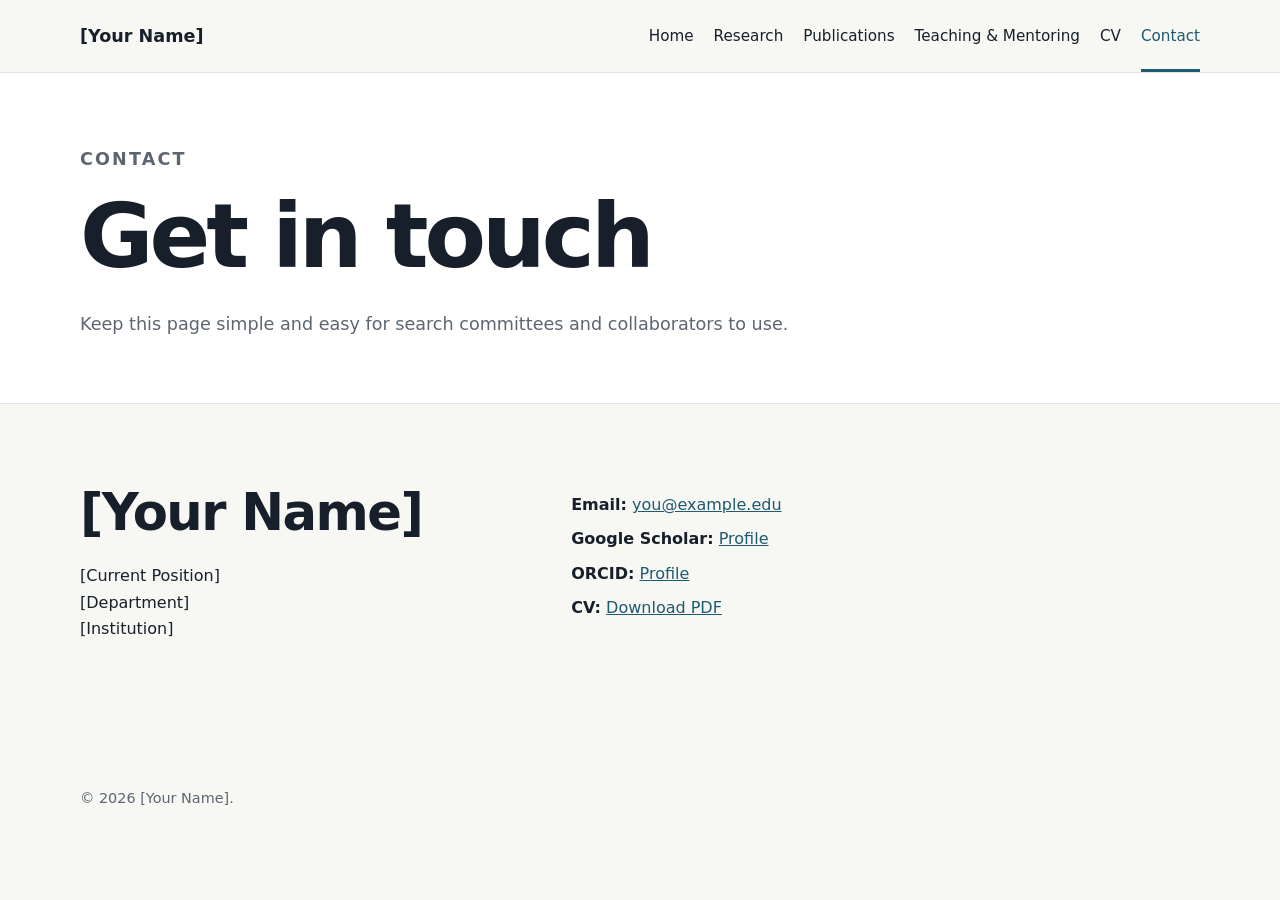
==== contact.html @ befa1cf4 "Add files via upload" ====
<!DOCTYPE html><html lang="en"><head><meta charset="UTF-8"><meta name="viewport" content="width=device-width, initial-scale=1.0"><title>[Your Name] | Contact</title><link rel="stylesheet" href="styles.css"></head><body><header class="site-header"><div class="container nav-wrap"><a class="brand" href="index.html">[Your Name]</a><nav>
<a href="index.html" class="">Home</a><a href="research.html" class="">Research</a><a href="publications.html" class="">Publications</a><a href="teaching.html" class="">Teaching & Mentoring</a><a href="assets/cv.pdf" target="_blank">CV</a><a href="contact.html" class="active">Contact</a>
</nav></div></header>
<main><section class="page-hero"><div class="container"><p class="eyebrow">Contact</p><h1>Get in touch</h1><p>Keep this page simple and easy for search committees and collaborators to use.</p></div></section>
<section class="section"><div class="container two-col"><div><h2>[Your Name]</h2><p>[Current Position]<br>[Department]<br>[Institution]</p></div><div class="contact-list"><p><strong>Email:</strong> <a href="mailto:you@example.edu">you@example.edu</a></p><p><strong>Google Scholar:</strong> <a href="[GOOGLE-SCHOLAR-URL]" target="_blank">Profile</a></p><p><strong>ORCID:</strong> <a href="[ORCID-URL]" target="_blank">Profile</a></p><p><strong>CV:</strong> <a href="assets/cv.pdf" target="_blank">Download PDF</a></p></div></div></section></main><footer><div class="container"><p>© <span id="year"></span> [Your Name].</p></div></footer><script>document.getElementById("year").textContent=new Date().getFullYear();</script></body></html>
---- styles.css ----
:root{--bg:#f7f7f4;--surface:#fff;--text:#17202a;--muted:#5d6670;--accent:#1f5a6e;--line:#dfe3e6;--max:1120px;--radius:18px;--shadow:0 14px 36px rgba(20,35,45,.08)}
*{box-sizing:border-box}html{scroll-behavior:smooth}body{margin:0;font-family:Inter,ui-sans-serif,system-ui,-apple-system,BlinkMacSystemFont,"Segoe UI",sans-serif;color:var(--text);background:var(--bg);line-height:1.65}img{width:100%;display:block}a{color:var(--accent)}.container{width:min(var(--max),calc(100% - 40px));margin:auto}
.site-header{position:sticky;top:0;z-index:20;background:rgba(247,247,244,.96);backdrop-filter:blur(10px);border-bottom:1px solid var(--line)}.nav-wrap{min-height:72px;display:flex;justify-content:space-between;align-items:center;gap:24px}.brand{font-weight:800;text-decoration:none;color:var(--text);font-size:1.1rem}nav{display:flex;flex-wrap:wrap;gap:20px}nav a{text-decoration:none;color:var(--text);font-size:.95rem;padding:24px 0 20px;border-bottom:3px solid transparent}nav a:hover,nav a.active{color:var(--accent);border-bottom-color:var(--accent)}
.hero{padding:86px 0 74px}.hero-grid{display:grid;grid-template-columns:1.3fr .7fr;gap:64px;align-items:center}.eyebrow{margin:0 0 12px;text-transform:uppercase;letter-spacing:.12em;font-size:.77rem;font-weight:800;color:var(--accent)}h1,h2,h3{line-height:1.12;margin-top:0}h1{font-size:clamp(3rem,7vw,5.7rem);margin-bottom:24px;letter-spacing:-.045em}h2{font-size:clamp(2rem,4vw,3.25rem);margin-bottom:22px;letter-spacing:-.03em}h3{font-size:1.3rem}.lead{font-size:clamp(1.25rem,2.4vw,1.7rem);max-width:760px;line-height:1.45}.hero-copy,.section-intro{color:var(--muted);max-width:760px}.hero-image-card{overflow:hidden;border-radius:var(--radius);box-shadow:var(--shadow);background:var(--surface);aspect-ratio:4/5}.hero-image-card img{height:100%;object-fit:cover}
.section{padding:80px 0}.section.alt{background:var(--surface);border-top:1px solid var(--line);border-bottom:1px solid var(--line)}.page-hero{padding:72px 0 46px;border-bottom:1px solid var(--line);background:var(--surface)}.page-hero p{max-width:820px;color:var(--muted);font-size:1.1rem}
.button-row{display:flex;flex-wrap:wrap;gap:12px;margin-top:30px}.button{display:inline-block;padding:12px 18px;border-radius:999px;text-decoration:none;font-weight:700;border:1px solid var(--accent)}.button.primary{background:var(--accent);color:white}.button.secondary{background:transparent;color:var(--accent)}
.overview-image{border-radius:var(--radius);overflow:hidden;background:var(--surface);box-shadow:var(--shadow);margin-top:36px}.card-grid{margin-top:44px;display:grid;grid-template-columns:repeat(3,1fr);gap:22px}.research-card{overflow:hidden;border-radius:var(--radius);background:var(--surface);box-shadow:var(--shadow)}.card-body{padding:24px}.card-body p{margin-bottom:0;color:var(--muted)}.placeholder-box{aspect-ratio:16/10;border:1px dashed #aeb6bc;border-radius:14px;display:flex;align-items:center;justify-content:center;text-align:center;color:#7a838a;background:#eef0ef;padding:20px}
.publication-list{border-top:1px solid var(--line);margin-top:34px}.publication{display:grid;grid-template-columns:90px 1fr;gap:24px;padding:25px 0;border-bottom:1px solid var(--line)}.pub-year{font-weight:800;color:var(--accent);margin:0}.publication h3{margin-bottom:8px}.publication p{margin:4px 0}.two-col{display:grid;grid-template-columns:.8fr 1.2fr;gap:72px}.contact-list p{margin:8px 0}.callout{padding:26px;border-radius:var(--radius);background:#edf3f5;border:1px solid #d4e2e7}footer{padding:34px 0;color:var(--muted);font-size:.9rem}
@media(max-width:820px){.nav-wrap{align-items:flex-start;padding:18px 0;flex-direction:column}nav a{padding:0 0 7px}.hero-grid,.two-col,.card-grid{grid-template-columns:1fr}.publication{grid-template-columns:1fr;gap:4px}}
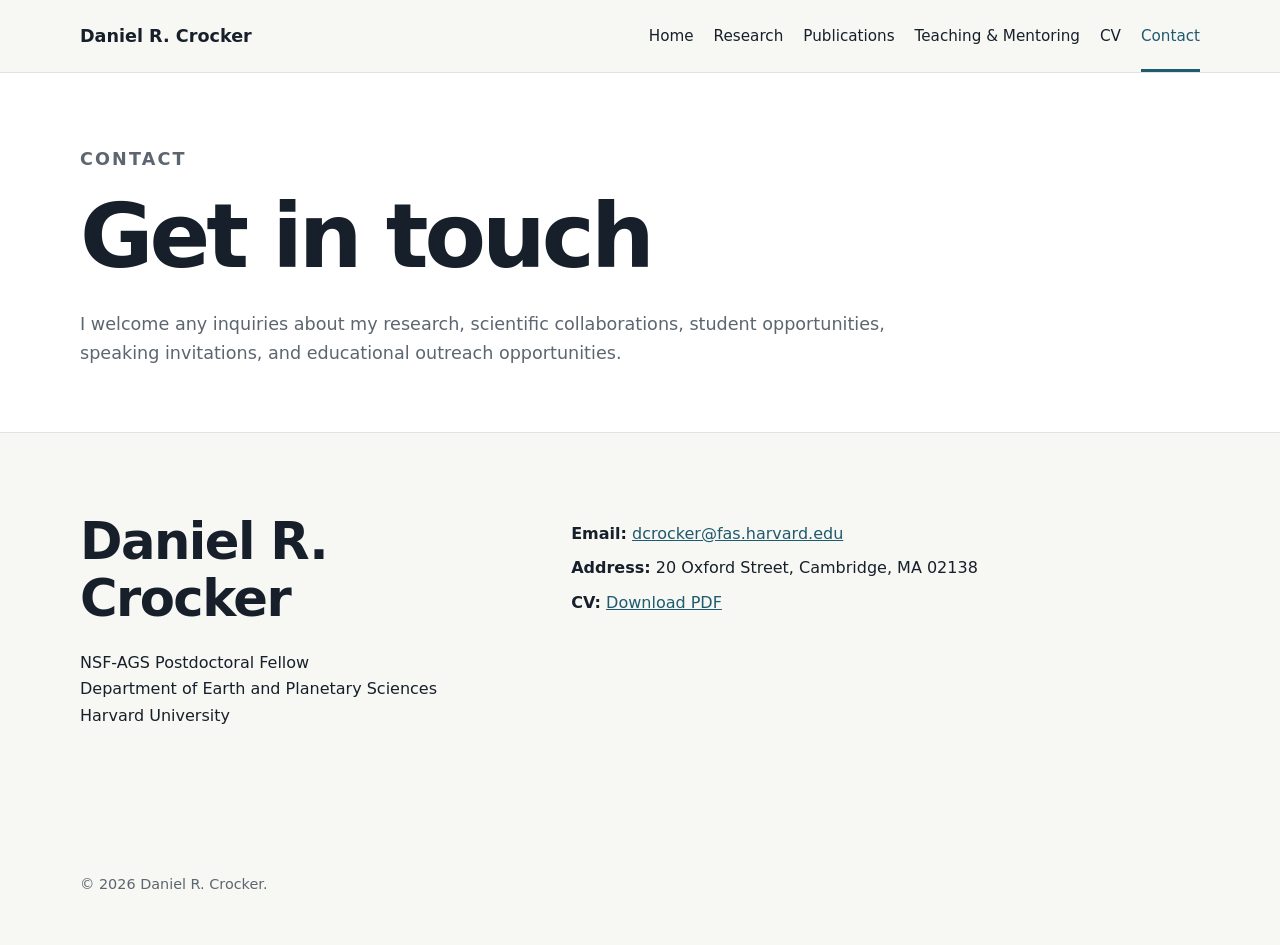
==== commit 8a277156: "Add CV PDF, populate contact page, remove last name placeholders Adds assets/cv.pdf so the CV links " ====
--- a/contact.html
+++ b/contact.html
@@ -1,5 +1,5 @@
-<!DOCTYPE html><html lang="en"><head><meta charset="UTF-8"><meta name="viewport" content="width=device-width, initial-scale=1.0"><title>[Your Name] | Contact</title><link rel="stylesheet" href="styles.css"></head><body><header class="site-header"><div class="container nav-wrap"><a class="brand" href="index.html">[Your Name]</a><nav>
+<!DOCTYPE html><html lang="en"><head><meta charset="UTF-8"><meta name="viewport" content="width=device-width, initial-scale=1.0"><title>Daniel R. Crocker | Contact</title><link rel="stylesheet" href="styles.css"></head><body><header class="site-header"><div class="container nav-wrap"><a class="brand" href="index.html">Daniel R. Crocker</a><nav>
 <a href="index.html" class="">Home</a><a href="research.html" class="">Research</a><a href="publications.html" class="">Publications</a><a href="teaching.html" class="">Teaching & Mentoring</a><a href="assets/cv.pdf" target="_blank">CV</a><a href="contact.html" class="active">Contact</a>
 </nav></div></header>
-<main><section class="page-hero"><div class="container"><p class="eyebrow">Contact</p><h1>Get in touch</h1><p>Keep this page simple and easy for search committees and collaborators to use.</p></div></section>
-<section class="section"><div class="container two-col"><div><h2>[Your Name]</h2><p>[Current Position]<br>[Department]<br>[Institution]</p></div><div class="contact-list"><p><strong>Email:</strong> <a href="mailto:you@example.edu">you@example.edu</a></p><p><strong>Google Scholar:</strong> <a href="[GOOGLE-SCHOLAR-URL]" target="_blank">Profile</a></p><p><strong>ORCID:</strong> <a href="[ORCID-URL]" target="_blank">Profile</a></p><p><strong>CV:</strong> <a href="assets/cv.pdf" target="_blank">Download PDF</a></p></div></div></section></main><footer><div class="container"><p>© <span id="year"></span> [Your Name].</p></div></footer><script>document.getElementById("year").textContent=new Date().getFullYear();</script></body></html>+<main><section class="page-hero"><div class="container"><p class="eyebrow">Contact</p><h1>Get in touch</h1><p>I welcome any inquiries about my research, scientific collaborations, student opportunities, speaking invitations, and educational outreach opportunities.</p></div></section>
+<section class="section"><div class="container two-col"><div><h2>Daniel R. Crocker</h2><p>NSF-AGS Postdoctoral Fellow<br>Department of Earth and Planetary Sciences<br>Harvard University</p></div><div class="contact-list"><p><strong>Email:</strong> <a href="mailto:dcrocker@fas.harvard.edu">dcrocker@fas.harvard.edu</a></p><p><strong>Address:</strong> 20 Oxford Street, Cambridge, MA 02138</p><p><strong>CV:</strong> <a href="assets/cv.pdf" target="_blank">Download PDF</a></p></div></div></section></main><footer><div class="container"><p>© <span id="year"></span> Daniel R. Crocker.</p></div></footer><script>document.getElementById("year").textContent=new Date().getFullYear();</script></body></html>
--- a/styles.css
+++ b/styles.css
@@ -8,3 +8,56 @@
 .overview-image{border-radius:var(--radius);overflow:hidden;background:var(--surface);box-shadow:var(--shadow);margin-top:36px}.card-grid{margin-top:44px;display:grid;grid-template-columns:repeat(3,1fr);gap:22px}.research-card{overflow:hidden;border-radius:var(--radius);background:var(--surface);box-shadow:var(--shadow)}.card-body{padding:24px}.card-body p{margin-bottom:0;color:var(--muted)}.placeholder-box{aspect-ratio:16/10;border:1px dashed #aeb6bc;border-radius:14px;display:flex;align-items:center;justify-content:center;text-align:center;color:#7a838a;background:#eef0ef;padding:20px}
 .publication-list{border-top:1px solid var(--line);margin-top:34px}.publication{display:grid;grid-template-columns:90px 1fr;gap:24px;padding:25px 0;border-bottom:1px solid var(--line)}.pub-year{font-weight:800;color:var(--accent);margin:0}.publication h3{margin-bottom:8px}.publication p{margin:4px 0}.two-col{display:grid;grid-template-columns:.8fr 1.2fr;gap:72px}.contact-list p{margin:8px 0}.callout{padding:26px;border-radius:var(--radius);background:#edf3f5;border:1px solid #d4e2e7}footer{padding:34px 0;color:var(--muted);font-size:.9rem}
 @media(max-width:820px){.nav-wrap{align-items:flex-start;padding:18px 0;flex-direction:column}nav a{padding:0 0 7px}.hero-grid,.two-col,.card-grid{grid-template-columns:1fr}.publication{grid-template-columns:1fr;gap:4px}}
+
+#carbon-cycling,
+#aerosols {
+  grid-column: 1 / -1;
+  width: 100%;
+  margin-bottom: 4rem;
+}
+
+#meteorites h2,
+#carbon-cycling h2,
+#aerosols h2 {
+  font-size: clamp(1.35rem, 2.2vw, 1.75rem);
+}
+
+.pub-group-title {
+  font-size: clamp(1.35rem, 2.2vw, 1.75rem);
+  margin: 56px 0 0;
+}
+.pub-group-title:first-child {
+  margin-top: 0;
+}
+.publication-list + .button-row {
+  margin-top: 40px;
+}
+
+.outreach-grid { align-items: start; }
+.video-card { overflow: hidden; border-radius: var(--radius); background: #000; box-shadow: var(--shadow); }
+.video-card video { display: block; width: 100%; height: auto; }
+
+#carbon-cycling .research-figure {
+  margin: 1.5rem 0 0;
+}
+
+#meteorites .research-figure {
+  margin: 1.5rem 0 0;
+}
+#meteorites .research-figure img {
+  width: 150px;
+  max-width: 100%;
+}
+
+@media (min-width: 821px) {
+  #aerosols.two-col,
+  #carbon-cycling.two-col,
+  #meteorites.two-col {
+    grid-template-columns: 1fr 1fr;
+    gap: 56px;
+  }
+}
+
+h1.page-title-sm {
+  font-size: clamp(1.8rem, 4.2vw, 3.4rem);
+}
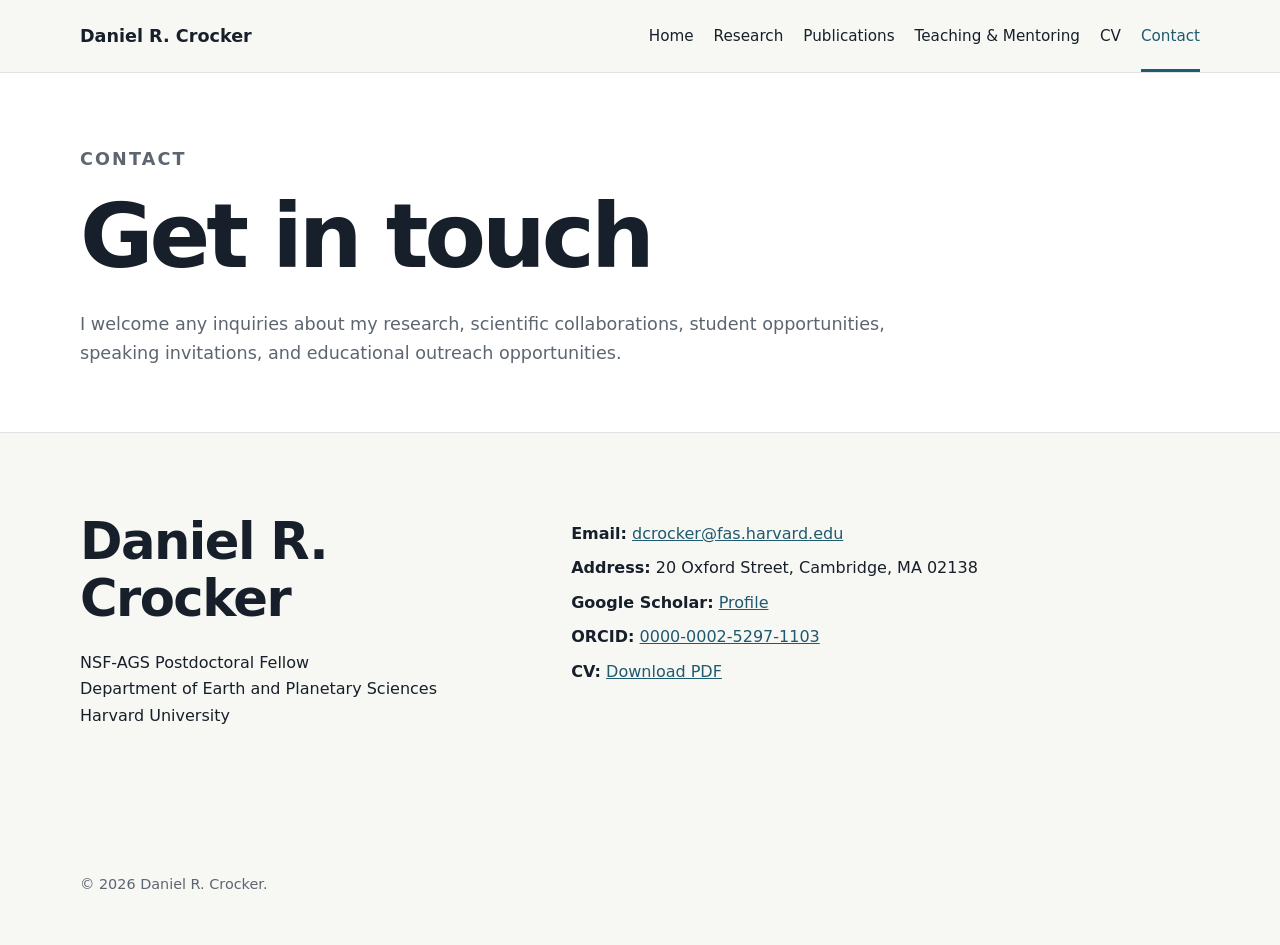
==== commit e72c8f5e: "Add Google Scholar and ORCID links Co-Authored-By: Claude Opus 5.5 <noreply@anthropic.com> Claude-Se" ====
--- a/contact.html
+++ b/contact.html
@@ -2,4 +2,4 @@
 <a href="index.html" class="">Home</a><a href="research.html" class="">Research</a><a href="publications.html" class="">Publications</a><a href="teaching.html" class="">Teaching & Mentoring</a><a href="assets/cv.pdf" target="_blank">CV</a><a href="contact.html" class="active">Contact</a>
 </nav></div></header>
 <main><section class="page-hero"><div class="container"><p class="eyebrow">Contact</p><h1>Get in touch</h1><p>I welcome any inquiries about my research, scientific collaborations, student opportunities, speaking invitations, and educational outreach opportunities.</p></div></section>
-<section class="section"><div class="container two-col"><div><h2>Daniel R. Crocker</h2><p>NSF-AGS Postdoctoral Fellow<br>Department of Earth and Planetary Sciences<br>Harvard University</p></div><div class="contact-list"><p><strong>Email:</strong> <a href="mailto:dcrocker@fas.harvard.edu">dcrocker@fas.harvard.edu</a></p><p><strong>Address:</strong> 20 Oxford Street, Cambridge, MA 02138</p><p><strong>CV:</strong> <a href="assets/cv.pdf" target="_blank">Download PDF</a></p></div></div></section></main><footer><div class="container"><p>© <span id="year"></span> Daniel R. Crocker.</p></div></footer><script>document.getElementById("year").textContent=new Date().getFullYear();</script></body></html>
+<section class="section"><div class="container two-col"><div><h2>Daniel R. Crocker</h2><p>NSF-AGS Postdoctoral Fellow<br>Department of Earth and Planetary Sciences<br>Harvard University</p></div><div class="contact-list"><p><strong>Email:</strong> <a href="mailto:dcrocker@fas.harvard.edu">dcrocker@fas.harvard.edu</a></p><p><strong>Address:</strong> 20 Oxford Street, Cambridge, MA 02138</p><p><strong>Google Scholar:</strong> <a href="https://scholar.google.com/citations?user=5tyEE5cAAAAJ&amp;hl=en" target="_blank" rel="noopener">Profile</a></p><p><strong>ORCID:</strong> <a href="https://orcid.org/0000-0002-5297-1103" target="_blank" rel="noopener">0000-0002-5297-1103</a></p><p><strong>CV:</strong> <a href="assets/cv.pdf" target="_blank">Download PDF</a></p></div></div></section></main><footer><div class="container"><p>© <span id="year"></span> Daniel R. Crocker.</p></div></footer><script>document.getElementById("year").textContent=new Date().getFullYear();</script></body></html>
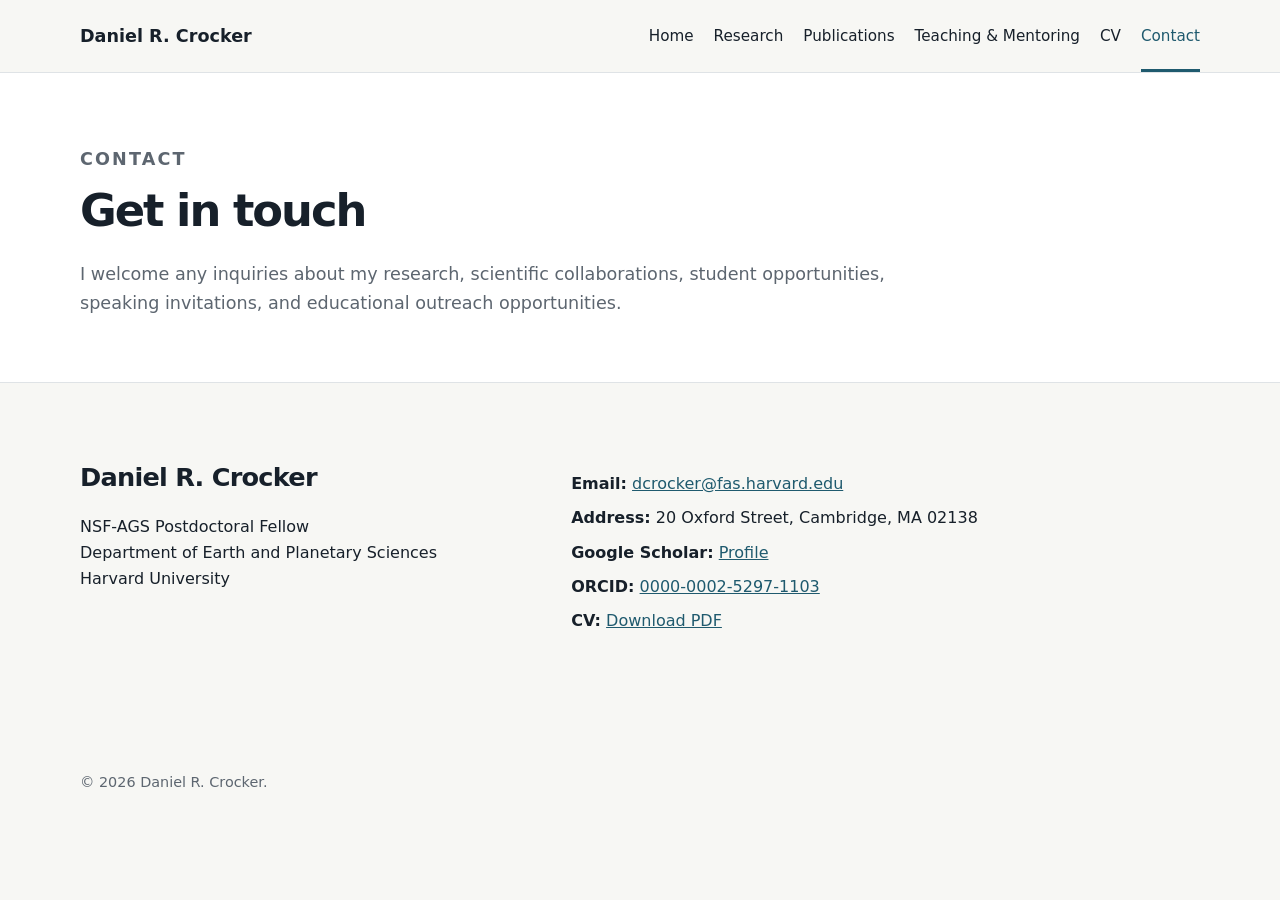
==== commit 2f8880a6: "Halve the Research and Contact page titles Co-Authored-By: Claude Opus 5.5 <noreply@anthropic.com> C" ====
--- a/contact.html
+++ b/contact.html
@@ -1,5 +1,5 @@
 <!DOCTYPE html><html lang="en"><head><meta charset="UTF-8"><meta name="viewport" content="width=device-width, initial-scale=1.0"><title>Daniel R. Crocker | Contact</title><link rel="stylesheet" href="styles.css"></head><body><header class="site-header"><div class="container nav-wrap"><a class="brand" href="index.html">Daniel R. Crocker</a><nav>
 <a href="index.html" class="">Home</a><a href="research.html" class="">Research</a><a href="publications.html" class="">Publications</a><a href="teaching.html" class="">Teaching & Mentoring</a><a href="assets/cv.pdf" target="_blank">CV</a><a href="contact.html" class="active">Contact</a>
 </nav></div></header>
-<main><section class="page-hero"><div class="container"><p class="eyebrow">Contact</p><h1>Get in touch</h1><p>I welcome any inquiries about my research, scientific collaborations, student opportunities, speaking invitations, and educational outreach opportunities.</p></div></section>
-<section class="section"><div class="container two-col"><div><h2>Daniel R. Crocker</h2><p>NSF-AGS Postdoctoral Fellow<br>Department of Earth and Planetary Sciences<br>Harvard University</p></div><div class="contact-list"><p><strong>Email:</strong> <a href="mailto:dcrocker@fas.harvard.edu">dcrocker@fas.harvard.edu</a></p><p><strong>Address:</strong> 20 Oxford Street, Cambridge, MA 02138</p><p><strong>Google Scholar:</strong> <a href="https://scholar.google.com/citations?user=5tyEE5cAAAAJ&amp;hl=en" target="_blank" rel="noopener">Profile</a></p><p><strong>ORCID:</strong> <a href="https://orcid.org/0000-0002-5297-1103" target="_blank" rel="noopener">0000-0002-5297-1103</a></p><p><strong>CV:</strong> <a href="assets/cv.pdf" target="_blank">Download PDF</a></p></div></div></section></main><footer><div class="container"><p>© <span id="year"></span> Daniel R. Crocker.</p></div></footer><script>document.getElementById("year").textContent=new Date().getFullYear();</script></body></html>
+<main><section class="page-hero"><div class="container"><p class="eyebrow">Contact</p><h1 class="page-title-half">Get in touch</h1><p>I welcome any inquiries about my research, scientific collaborations, student opportunities, speaking invitations, and educational outreach opportunities.</p></div></section>
+<section class="section"><div class="container two-col"><div><h2 class="contact-name">Daniel R. Crocker</h2><p>NSF-AGS Postdoctoral Fellow<br>Department of Earth and Planetary Sciences<br>Harvard University</p></div><div class="contact-list"><p><strong>Email:</strong> <a href="mailto:dcrocker@fas.harvard.edu">dcrocker@fas.harvard.edu</a></p><p><strong>Address:</strong> 20 Oxford Street, Cambridge, MA 02138</p><p><strong>Google Scholar:</strong> <a href="https://scholar.google.com/citations?user=5tyEE5cAAAAJ&amp;hl=en" target="_blank" rel="noopener">Profile</a></p><p><strong>ORCID:</strong> <a href="https://orcid.org/0000-0002-5297-1103" target="_blank" rel="noopener">0000-0002-5297-1103</a></p><p><strong>CV:</strong> <a href="assets/cv.pdf" target="_blank">Download PDF</a></p></div></div></section></main><footer><div class="container"><p>© <span id="year"></span> Daniel R. Crocker.</p></div></footer><script>document.getElementById("year").textContent=new Date().getFullYear();</script></body></html>
--- a/styles.css
+++ b/styles.css
@@ -61,3 +61,49 @@
 h1.page-title-sm {
   font-size: clamp(1.8rem, 4.2vw, 3.4rem);
 }
+
+h1.hero-name {
+  font-size: clamp(1.75rem, 3.5vw, 2.85rem);
+}
+
+.card-figure {
+  margin: 0;
+}
+.card-figure img {
+  aspect-ratio: 16/10;
+  object-fit: cover;
+}
+.card-figure figcaption {
+  padding: 8px 24px 0;
+  font-size: .8rem;
+  color: var(--muted);
+}
+
+h1.page-title-half {
+  font-size: clamp(1.75rem, 3.5vw, 2.85rem);
+}
+
+a.research-card {
+  display: block;
+  color: inherit;
+  text-decoration: none;
+  transition: transform .15s ease, box-shadow .15s ease;
+}
+a.research-card:hover,
+a.research-card:focus-visible {
+  transform: translateY(-4px);
+  box-shadow: 0 18px 40px rgba(20,35,45,.14);
+}
+a.research-card:hover h3 {
+  color: var(--accent);
+}
+#aerosols, #carbon-cycling, #meteorites {
+  scroll-margin-top: 90px;
+}
+
+h1.page-title-quarter {
+  font-size: clamp(1.25rem, 1.8vw, 1.45rem);
+}
+h2.contact-name {
+  font-size: clamp(1.25rem, 2vw, 1.6rem);
+}
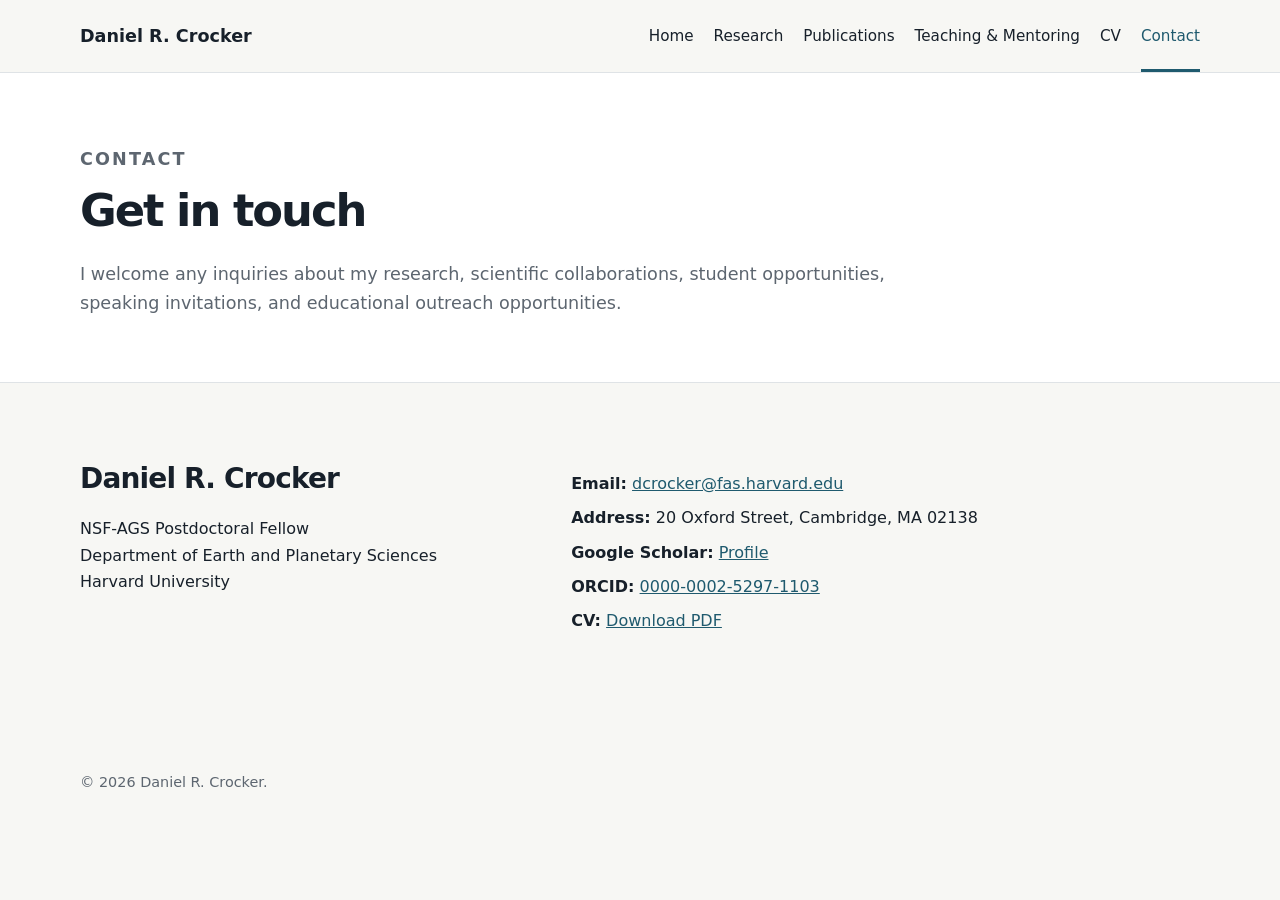
==== commit a3a39b9c: "Unify heading sizes, tighten Research page spacing, update labels - Set one heading scale site-wide:" ====
--- a/contact.html
+++ b/contact.html
@@ -1,5 +1,5 @@
 <!DOCTYPE html><html lang="en"><head><meta charset="UTF-8"><meta name="viewport" content="width=device-width, initial-scale=1.0"><title>Daniel R. Crocker | Contact</title><link rel="stylesheet" href="styles.css"></head><body><header class="site-header"><div class="container nav-wrap"><a class="brand" href="index.html">Daniel R. Crocker</a><nav>
 <a href="index.html" class="">Home</a><a href="research.html" class="">Research</a><a href="publications.html" class="">Publications</a><a href="teaching.html" class="">Teaching & Mentoring</a><a href="assets/cv.pdf" target="_blank">CV</a><a href="contact.html" class="active">Contact</a>
 </nav></div></header>
-<main><section class="page-hero"><div class="container"><p class="eyebrow">Contact</p><h1 class="page-title-half">Get in touch</h1><p>I welcome any inquiries about my research, scientific collaborations, student opportunities, speaking invitations, and educational outreach opportunities.</p></div></section>
-<section class="section"><div class="container two-col"><div><h2 class="contact-name">Daniel R. Crocker</h2><p>NSF-AGS Postdoctoral Fellow<br>Department of Earth and Planetary Sciences<br>Harvard University</p></div><div class="contact-list"><p><strong>Email:</strong> <a href="mailto:dcrocker@fas.harvard.edu">dcrocker@fas.harvard.edu</a></p><p><strong>Address:</strong> 20 Oxford Street, Cambridge, MA 02138</p><p><strong>Google Scholar:</strong> <a href="https://scholar.google.com/citations?user=5tyEE5cAAAAJ&amp;hl=en" target="_blank" rel="noopener">Profile</a></p><p><strong>ORCID:</strong> <a href="https://orcid.org/0000-0002-5297-1103" target="_blank" rel="noopener">0000-0002-5297-1103</a></p><p><strong>CV:</strong> <a href="assets/cv.pdf" target="_blank">Download PDF</a></p></div></div></section></main><footer><div class="container"><p>© <span id="year"></span> Daniel R. Crocker.</p></div></footer><script>document.getElementById("year").textContent=new Date().getFullYear();</script></body></html>
+<main><section class="page-hero"><div class="container"><p class="eyebrow">Contact</p><h1>Get in touch</h1><p>I welcome any inquiries about my research, scientific collaborations, student opportunities, speaking invitations, and educational outreach opportunities.</p></div></section>
+<section class="section"><div class="container two-col"><div><h2>Daniel R. Crocker</h2><p>NSF-AGS Postdoctoral Fellow<br>Department of Earth and Planetary Sciences<br>Harvard University</p></div><div class="contact-list"><p><strong>Email:</strong> <a href="mailto:dcrocker@fas.harvard.edu">dcrocker@fas.harvard.edu</a></p><p><strong>Address:</strong> 20 Oxford Street, Cambridge, MA 02138</p><p><strong>Google Scholar:</strong> <a href="https://scholar.google.com/citations?user=5tyEE5cAAAAJ&amp;hl=en" target="_blank" rel="noopener">Profile</a></p><p><strong>ORCID:</strong> <a href="https://orcid.org/0000-0002-5297-1103" target="_blank" rel="noopener">0000-0002-5297-1103</a></p><p><strong>CV:</strong> <a href="assets/cv.pdf" target="_blank">Download PDF</a></p></div></div></section></main><footer><div class="container"><p>© <span id="year"></span> Daniel R. Crocker.</p></div></footer><script>document.getElementById("year").textContent=new Date().getFullYear();</script></body></html>
--- a/styles.css
+++ b/styles.css
@@ -2,28 +2,14 @@
 :root{--bg:#f7f7f4;--surface:#fff;--text:#17202a;--muted:#5d6670;--accent:#1f5a6e;--line:#dfe3e6;--max:1120px;--radius:18px;--shadow:0 14px 36px rgba(20,35,45,.08)}
 *{box-sizing:border-box}html{scroll-behavior:smooth}body{margin:0;font-family:Inter,ui-sans-serif,system-ui,-apple-system,BlinkMacSystemFont,"Segoe UI",sans-serif;color:var(--text);background:var(--bg);line-height:1.65}img{width:100%;display:block}a{color:var(--accent)}.container{width:min(var(--max),calc(100% - 40px));margin:auto}
 .site-header{position:sticky;top:0;z-index:20;background:rgba(247,247,244,.96);backdrop-filter:blur(10px);border-bottom:1px solid var(--line)}.nav-wrap{min-height:72px;display:flex;justify-content:space-between;align-items:center;gap:24px}.brand{font-weight:800;text-decoration:none;color:var(--text);font-size:1.1rem}nav{display:flex;flex-wrap:wrap;gap:20px}nav a{text-decoration:none;color:var(--text);font-size:.95rem;padding:24px 0 20px;border-bottom:3px solid transparent}nav a:hover,nav a.active{color:var(--accent);border-bottom-color:var(--accent)}
-.hero{padding:86px 0 74px}.hero-grid{display:grid;grid-template-columns:1.3fr .7fr;gap:64px;align-items:center}.eyebrow{margin:0 0 12px;text-transform:uppercase;letter-spacing:.12em;font-size:.77rem;font-weight:800;color:var(--accent)}h1,h2,h3{line-height:1.12;margin-top:0}h1{font-size:clamp(3rem,7vw,5.7rem);margin-bottom:24px;letter-spacing:-.045em}h2{font-size:clamp(2rem,4vw,3.25rem);margin-bottom:22px;letter-spacing:-.03em}h3{font-size:1.3rem}.lead{font-size:clamp(1.25rem,2.4vw,1.7rem);max-width:760px;line-height:1.45}.hero-copy,.section-intro{color:var(--muted);max-width:760px}.hero-image-card{overflow:hidden;border-radius:var(--radius);box-shadow:var(--shadow);background:var(--surface);aspect-ratio:4/5}.hero-image-card img{height:100%;object-fit:cover}
+.hero{padding:86px 0 74px}.hero-grid{display:grid;grid-template-columns:1.3fr .7fr;gap:64px;align-items:center}.eyebrow{margin:0 0 12px;text-transform:uppercase;letter-spacing:.12em;font-size:.77rem;font-weight:800;color:var(--accent)}h1,h2,h3{line-height:1.12;margin-top:0}h1{font-size:clamp(1.75rem,3.5vw,2.85rem);margin-bottom:24px;letter-spacing:-.045em}h2{font-size:clamp(1.35rem,2.2vw,1.75rem);margin-bottom:22px;letter-spacing:-.03em}h3{font-size:1.3rem}.lead{font-size:clamp(1.25rem,2.4vw,1.7rem);max-width:760px;line-height:1.45}.hero-copy,.section-intro{color:var(--muted);max-width:760px}.hero-image-card{overflow:hidden;border-radius:var(--radius);box-shadow:var(--shadow);background:var(--surface);aspect-ratio:4/5}.hero-image-card img{height:100%;object-fit:cover}
 .section{padding:80px 0}.section.alt{background:var(--surface);border-top:1px solid var(--line);border-bottom:1px solid var(--line)}.page-hero{padding:72px 0 46px;border-bottom:1px solid var(--line);background:var(--surface)}.page-hero p{max-width:820px;color:var(--muted);font-size:1.1rem}
 .button-row{display:flex;flex-wrap:wrap;gap:12px;margin-top:30px}.button{display:inline-block;padding:12px 18px;border-radius:999px;text-decoration:none;font-weight:700;border:1px solid var(--accent)}.button.primary{background:var(--accent);color:white}.button.secondary{background:transparent;color:var(--accent)}
 .overview-image{border-radius:var(--radius);overflow:hidden;background:var(--surface);box-shadow:var(--shadow);margin-top:36px}.card-grid{margin-top:44px;display:grid;grid-template-columns:repeat(3,1fr);gap:22px}.research-card{overflow:hidden;border-radius:var(--radius);background:var(--surface);box-shadow:var(--shadow)}.card-body{padding:24px}.card-body p{margin-bottom:0;color:var(--muted)}.placeholder-box{aspect-ratio:16/10;border:1px dashed #aeb6bc;border-radius:14px;display:flex;align-items:center;justify-content:center;text-align:center;color:#7a838a;background:#eef0ef;padding:20px}
 .publication-list{border-top:1px solid var(--line);margin-top:34px}.publication{display:grid;grid-template-columns:90px 1fr;gap:24px;padding:25px 0;border-bottom:1px solid var(--line)}.pub-year{font-weight:800;color:var(--accent);margin:0}.publication h3{margin-bottom:8px}.publication p{margin:4px 0}.two-col{display:grid;grid-template-columns:.8fr 1.2fr;gap:72px}.contact-list p{margin:8px 0}.callout{padding:26px;border-radius:var(--radius);background:#edf3f5;border:1px solid #d4e2e7}footer{padding:34px 0;color:var(--muted);font-size:.9rem}
 @media(max-width:820px){.nav-wrap{align-items:flex-start;padding:18px 0;flex-direction:column}nav a{padding:0 0 7px}.hero-grid,.two-col,.card-grid{grid-template-columns:1fr}.publication{grid-template-columns:1fr;gap:4px}}
 
-#carbon-cycling,
-#aerosols {
-  grid-column: 1 / -1;
-  width: 100%;
-  margin-bottom: 4rem;
-}
-
-#meteorites h2,
-#carbon-cycling h2,
-#aerosols h2 {
-  font-size: clamp(1.35rem, 2.2vw, 1.75rem);
-}
-
 .pub-group-title {
-  font-size: clamp(1.35rem, 2.2vw, 1.75rem);
   margin: 56px 0 0;
 }
 .pub-group-title:first-child {
@@ -45,7 +31,7 @@
   margin: 1.5rem 0 0;
 }
 #meteorites .research-figure img {
-  width: 150px;
+  width: 300px;
   max-width: 100%;
 }
 
@@ -56,14 +42,6 @@
     grid-template-columns: 1fr 1fr;
     gap: 56px;
   }
-}
-
-h1.page-title-sm {
-  font-size: clamp(1.8rem, 4.2vw, 3.4rem);
-}
-
-h1.hero-name {
-  font-size: clamp(1.75rem, 3.5vw, 2.85rem);
 }
 
 .card-figure {
@@ -77,10 +55,6 @@
   padding: 8px 24px 0;
   font-size: .8rem;
   color: var(--muted);
-}
-
-h1.page-title-half {
-  font-size: clamp(1.75rem, 3.5vw, 2.85rem);
 }
 
 a.research-card {
@@ -101,9 +75,10 @@
   scroll-margin-top: 90px;
 }
 
-h1.page-title-quarter {
-  font-size: clamp(1.25rem, 1.8vw, 1.45rem);
+/* Research page: tighter spacing between the overview figure and themes */
+.container > .overview-image:first-child {
+  margin-top: 0;
 }
-h2.contact-name {
-  font-size: clamp(1.25rem, 2vw, 1.6rem);
+#aerosols.section, #carbon-cycling.section, #meteorites.section {
+  padding: 48px 0;
 }
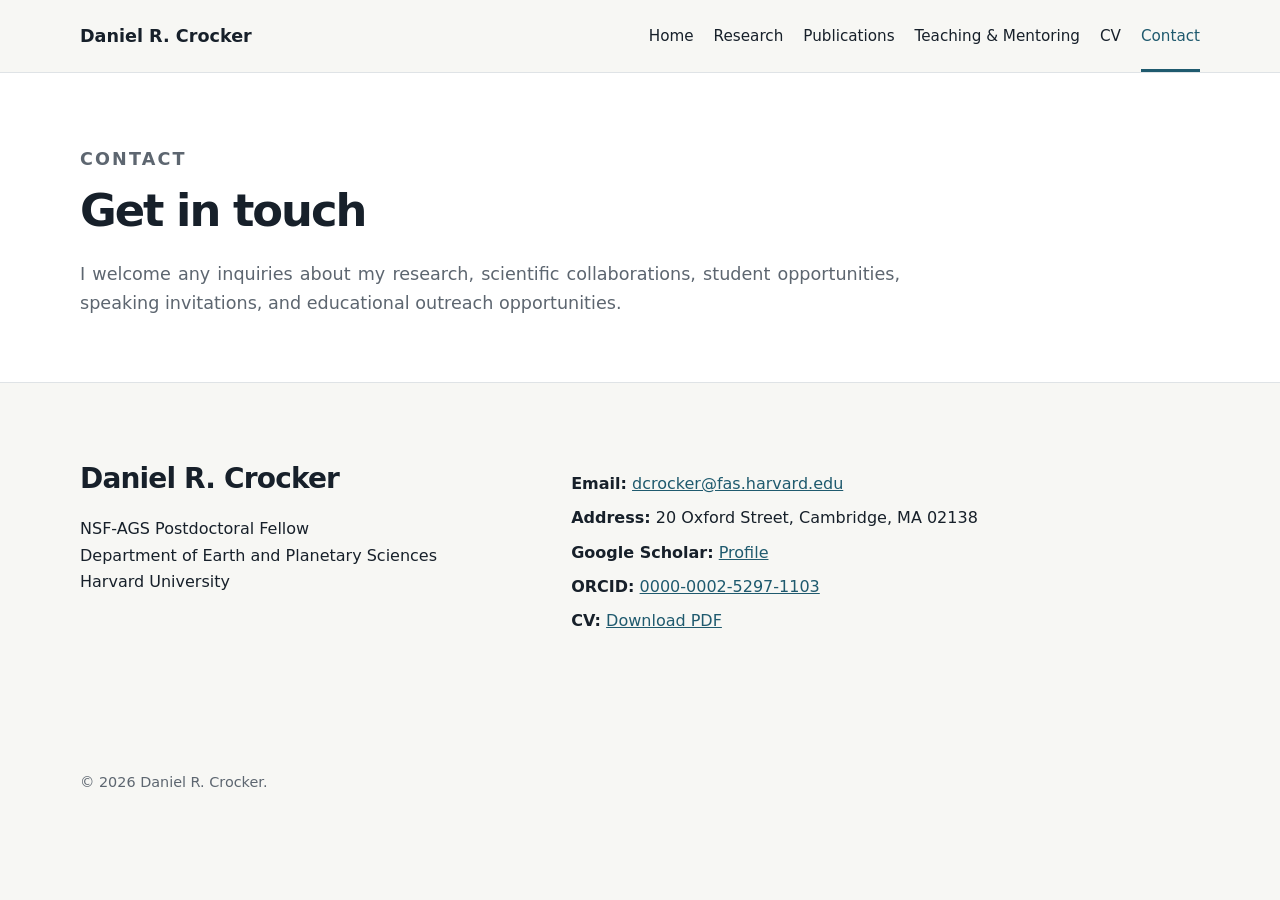
==== commit 6e15d9af: "Stop line breaks inside hyphenated words Browsers still break lines at hyphens that are part of a wo" ====
--- a/contact.html
+++ b/contact.html
@@ -2,4 +2,4 @@
 <a href="index.html" class="">Home</a><a href="research.html" class="">Research</a><a href="publications.html" class="">Publications</a><a href="teaching.html" class="">Teaching & Mentoring</a><a href="assets/cv.pdf" target="_blank">CV</a><a href="contact.html" class="active">Contact</a>
 </nav></div></header>
 <main><section class="page-hero"><div class="container"><p class="eyebrow">Contact</p><h1>Get in touch</h1><p>I welcome any inquiries about my research, scientific collaborations, student opportunities, speaking invitations, and educational outreach opportunities.</p></div></section>
-<section class="section"><div class="container two-col"><div><h2>Daniel R. Crocker</h2><p>NSF-AGS Postdoctoral Fellow<br>Department of Earth and Planetary Sciences<br>Harvard University</p></div><div class="contact-list"><p><strong>Email:</strong> <a href="mailto:dcrocker@fas.harvard.edu">dcrocker@fas.harvard.edu</a></p><p><strong>Address:</strong> 20 Oxford Street, Cambridge, MA 02138</p><p><strong>Google Scholar:</strong> <a href="https://scholar.google.com/citations?user=5tyEE5cAAAAJ&amp;hl=en" target="_blank" rel="noopener">Profile</a></p><p><strong>ORCID:</strong> <a href="https://orcid.org/0000-0002-5297-1103" target="_blank" rel="noopener">0000-0002-5297-1103</a></p><p><strong>CV:</strong> <a href="assets/cv.pdf" target="_blank">Download PDF</a></p></div></div></section></main><footer><div class="container"><p>© <span id="year"></span> Daniel R. Crocker.</p></div></footer><script>document.getElementById("year").textContent=new Date().getFullYear();</script></body></html>
+<section class="section"><div class="container two-col"><div><h2>Daniel R. Crocker</h2><p><span class="nowrap">NSF-AGS</span> Postdoctoral Fellow<br>Department of Earth and Planetary Sciences<br>Harvard University</p></div><div class="contact-list"><p><strong>Email:</strong> <a href="mailto:dcrocker@fas.harvard.edu">dcrocker@fas.harvard.edu</a></p><p><strong>Address:</strong> 20 Oxford Street, Cambridge, MA 02138</p><p><strong>Google Scholar:</strong> <a href="https://scholar.google.com/citations?user=5tyEE5cAAAAJ&amp;hl=en" target="_blank" rel="noopener">Profile</a></p><p><strong>ORCID:</strong> <a href="https://orcid.org/0000-0002-5297-1103" target="_blank" rel="noopener">0000-0002-5297-1103</a></p><p><strong>CV:</strong> <a href="assets/cv.pdf" target="_blank">Download PDF</a></p></div></div></section></main><footer><div class="container"><p>© <span id="year"></span> Daniel R. Crocker.</p></div></footer><script>document.getElementById("year").textContent=new Date().getFullYear();</script></body></html>
--- a/styles.css
+++ b/styles.css
@@ -23,16 +23,25 @@
 .video-card { overflow: hidden; border-radius: var(--radius); background: #000; box-shadow: var(--shadow); }
 .video-card video { display: block; width: 100%; height: auto; }
 
+#aerosols .research-figure,
 #carbon-cycling .research-figure {
   margin: 1.5rem 0 0;
 }
 
 #meteorites .research-figure {
-  margin: 1.5rem 0 0;
+  max-width: 347px;
+  margin: 1.5rem auto 0;
 }
 #meteorites .research-figure img {
-  width: 300px;
+  width: 347px;
   max-width: 100%;
+}
+#meteorites .research-figure figcaption {
+  max-width: 347px;
+  margin-top: 10px;
+  font-size: .85rem;
+  line-height: 1.45;
+  color: var(--muted);
 }
 
 @media (min-width: 821px) {
@@ -48,7 +57,7 @@
   margin: 0;
 }
 .card-figure img {
-  aspect-ratio: 16/10;
+  aspect-ratio: 16/9;
   object-fit: cover;
 }
 .card-figure figcaption {
@@ -82,3 +91,25 @@
 #aerosols.section, #carbon-cycling.section, #meteorites.section {
   padding: 48px 0;
 }
+
+.card-image {
+  aspect-ratio: 16/9;
+  object-fit: cover;
+}
+
+/* Justify body text (no hyphenation); eyebrows, citations and contact details stay left-aligned */
+main p,
+.research-figure figcaption {
+  text-align: justify;
+  hyphens: manual;
+}
+main p.eyebrow,
+.publication p,
+.contact-list p {
+  text-align: left;
+}
+
+/* Keep hyphenated words (e.g. "surface-atmosphere") on one line */
+.nowrap {
+  white-space: nowrap;
+}
